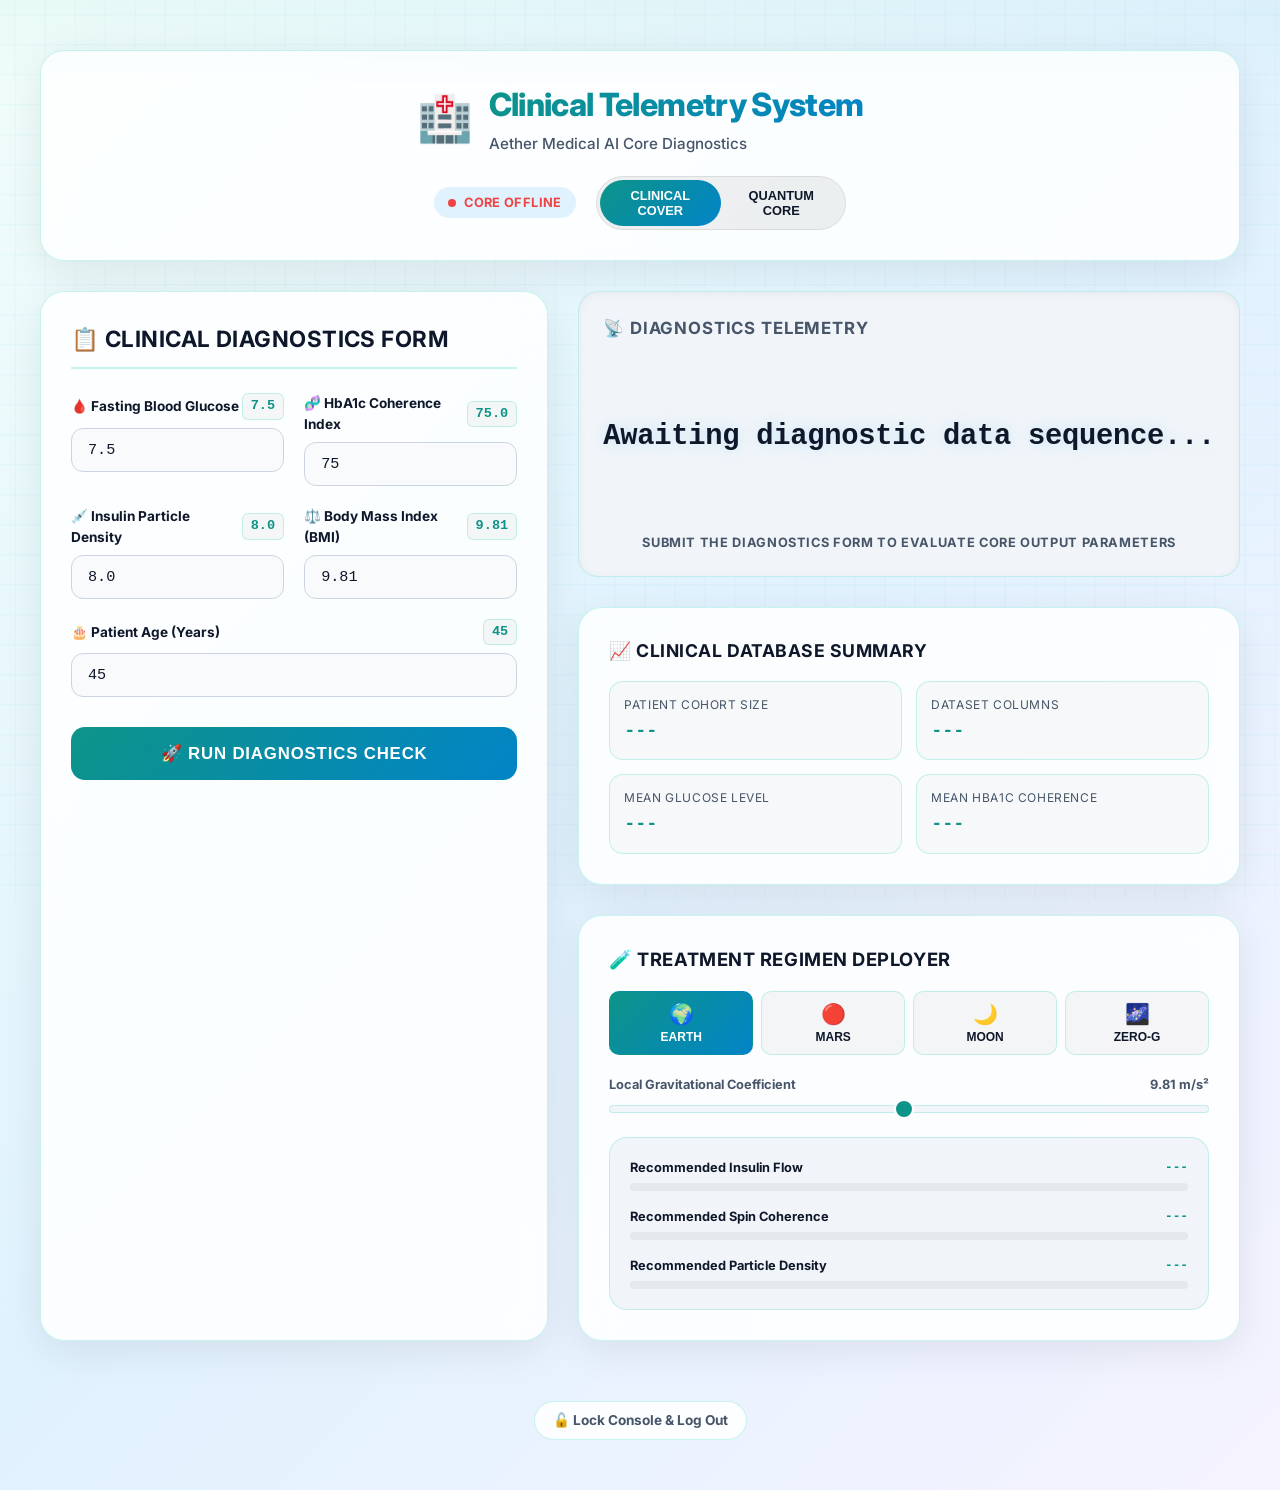
==== frontend/index.html @ 52b17f96 "feat: implement premium dual-mode console with physics diagnostics & hover stabilization deployer" ====
<!DOCTYPE html>
<html lang="en">
<head>
  <meta charset="UTF-8" />
  <meta name="viewport" content="width=device-width, initial-scale=1.0" />
  <title>Aether Analytics - Core Console</title>
  <link rel="stylesheet" href="style.css" />
</head>
<body class="clinical-mode">

  <!-- Interactive Canvas Particle Grid (Renders floating neon nodes in Quantum mode) -->
  <canvas id="canvas-particles"></canvas>

  <main>
    
    <!-- SYSTEM HEADER -->
    <header class="panel span-full dashboard-header">
      <div class="title-area">
        <div class="system-logo" id="system-logo">🏥</div>
        <div class="title-text-group">
          <h1 id="dashboard-title">Clinical Telemetry System</h1>
          <p id="dashboard-subtitle">Aether Medical AI Core Diagnostics</p>
        </div>
      </div>
      
      <div class="header-actions">
        <!-- Interactive Node Connection Status -->
        <div class="system-status">
          <span class="status-dot"></span>
          <span id="status-text">Connecting...</span>
        </div>
        
        <!-- Physical Toggling Pill Switch -->
        <div class="toggle-pill">
          <div class="slider"></div>
          <button type="button" class="toggle-btn active" id="toggle-clinical" onclick="toggleDashboardMode('clinical')">Clinical Cover</button>
          <button type="button" class="toggle-btn" id="toggle-quantum" onclick="toggleDashboardMode('quantum')">Quantum Core</button>
        </div>
      </div>
    </header>

    <!-- LEFT COLUMN: DIAGNOSTIC FORM CONFIGURATION -->
    <section class="panel diagnostics-panel">
      <h2 id="config-title">📋 Clinical Diagnostics Form</h2>
      
      <form id="prediction-form" class="grid-form">
        
        <!-- Input 1 -->
        <div class="form-field">
          <label for="electromagnetic_field_intensity">
            <span id="label-intensity">🩸 Fasting Blood Glucose</span>
            <span class="field-hint-value" id="val-intensity">7.5</span>
          </label>
          <input type="number" id="electromagnetic_field_intensity" value="7.5" step="0.1" min="0" max="20" required oninput="updateValLabel(this)" />
        </div>

        <!-- Input 2 -->
        <div class="form-field">
          <label for="quantum_spin_coherence">
            <span id="label-coherence">🧬 HbA1c Coherence Index</span>
            <span class="field-hint-value" id="val-coherence">75.0</span>
          </label>
          <input type="number" id="quantum_spin_coherence" value="75" step="0.1" min="10" max="100" required oninput="updateValLabel(this)" />
        </div>

        <!-- Input 3 -->
        <div class="form-field">
          <label for="particle_density">
            <span id="label-density">💉 Insulin Particle Density</span>
            <span class="field-hint-value" id="val-density">8.0</span>
          </label>
          <input type="number" id="particle_density" value="8.0" step="0.1" min="0.1" max="35" required oninput="updateValLabel(this)" />
        </div>

        <!-- Input 4 -->
        <div class="form-field">
          <label for="local_gravitational_force">
            <span id="label-gravity">⚖️ Body Mass Index (BMI)</span>
            <span class="field-hint-value" id="val-gravity">9.81</span>
          </label>
          <input type="number" id="local_gravitational_force" value="9.81" step="0.01" min="0" max="20" required oninput="updateValLabel(this)" />
        </div>

        <!-- Input 5 -->
        <div class="form-field span-2">
          <label for="age">
            <span id="label-age">🎂 Patient Age (Years)</span>
            <span class="field-hint-value" id="val-age">45</span>
          </label>
          <input type="number" id="age" value="45" step="1" min="1" max="120" required oninput="updateValLabel(this)" />
        </div>

        <button type="submit" class="submit-btn span-2" id="submit-button">
          <span>🚀 Run Diagnostics Check</span>
        </button>
      </form>
    </section>

    <!-- RIGHT COLUMN: RESULTS, TELEMETRY, & HOVER STABILIZATION -->
    <section class="flex-container">
      
      <!-- Prediction Results Card -->
      <div class="panel result-display-card">
        <div class="card-title-group">
          <h3 id="result-title">📡 Diagnostics Telemetry</h3>
        </div>
        
        <div class="gauge-ring-outer">
          <pre id="prediction-output" class="console-output-text">Awaiting input data sequence...</pre>
        </div>
        
        <div class="console-output-label" id="result-desc">Submit the diagnostics form to evaluate core output parameters</div>
      </div>

      <!-- Telemetry Dashboard (Summary statistics) -->
      <div class="panel">
        <h3 style="font-family: var(--font-heading); font-size: 1.1rem; margin-bottom: 16px; text-transform: uppercase; letter-spacing: 0.03em;" id="summary-title">📈 System Database Summary</h3>
        <div class="telemetry-dashboard">
          <div class="telemetry-card">
            <label id="sum-label-rows">Patient Cohort Size</label>
            <span class="value" id="sum-val-rows">---</span>
          </div>
          <div class="telemetry-card">
            <label id="sum-label-cols">Dataset Columns</label>
            <span class="value" id="sum-val-cols">---</span>
          </div>
          <div class="telemetry-card">
            <label id="sum-label-intensity">Mean Glucose Level</label>
            <span class="value" id="sum-val-intensity">---</span>
          </div>
          <div class="telemetry-card">
            <label id="sum-label-coherence">Mean HbA1c Coherence</label>
            <span class="value" id="sum-val-coherence">---</span>
          </div>
        </div>
      </div>

      <!-- Stabilization Engine Section (Calls `/deploy`) -->
      <div class="panel deploy-controls-section" id="deploy-section">
        <h3 id="deploy-title">🛠️ Antigravity Hover Stabilization</h3>
        
        <!-- Dynamic Preset Selectors -->
        <div class="planet-presets">
          <button type="button" class="preset-btn active" onclick="setGravityPreset(9.81, 'earth', this)">
            <span class="icon">🌍</span>
            <span>Earth</span>
          </button>
          <button type="button" class="preset-btn" onclick="setGravityPreset(3.71, 'mars', this)">
            <span class="icon">🔴</span>
            <span>Mars</span>
          </button>
          <button type="button" class="preset-btn" onclick="setGravityPreset(1.62, 'moon', this)">
            <span class="icon">🌙</span>
            <span>Moon</span>
          </button>
          <button type="button" class="preset-btn" onclick="setGravityPreset(0.00, 'zero', this)">
            <span class="icon">🌌</span>
            <span>Zero-G</span>
          </button>
        </div>

        <!-- Custom Slider -->
        <div class="slider-container">
          <div class="slider-labels">
            <span id="slider-label-text">Local Gravitational Target</span>
            <span><span id="slider-current-val">9.81</span> m/s²</span>
          </div>
          <input type="range" class="gravity-slider" id="gravity-slider" min="0" max="20" step="0.01" value="9.81" oninput="handleSliderChange(this.value)" />
        </div>

        <!-- System Recommendations Indicators -->
        <div class="recommendations-container">
          <!-- Parameter 1 -->
          <div class="rec-item">
            <div class="rec-item-header">
              <span id="rec-label-1">Recommended Insulin Flow</span>
              <span class="rec-item-val" id="rec-val-1">---</span>
            </div>
            <div class="bar-track">
              <div class="bar-fill" id="rec-fill-1"></div>
            </div>
          </div>
          
          <!-- Parameter 2 -->
          <div class="rec-item">
            <div class="rec-item-header">
              <span id="rec-label-2">Recommended Spin Coherence</span>
              <span class="rec-item-val" id="rec-val-2">---</span>
            </div>
            <div class="bar-track">
              <div class="bar-fill" id="rec-fill-2"></div>
            </div>
          </div>

          <!-- Parameter 3 -->
          <div class="rec-item">
            <div class="rec-item-header">
              <span id="rec-label-3">Recommended Particle Density</span>
              <span class="rec-item-val" id="rec-val-3">---</span>
            </div>
            <div class="bar-track">
              <div class="bar-fill" id="rec-fill-3"></div>
            </div>
          </div>
        </div>
      </div>
    </section>

    <!-- Console Exit Pill -->
    <div class="span-full back-link-wrapper">
      <a href="/login" class="back-link">🔓 Lock Console & Log Out</a>
    </div>

  </main>

  <script src="script.js"></script>
</body>
</html>
---- frontend/style.css ----
/* ==========================================================================
   Dual-Theme Sci-Fi & Clinical Design System CSS Overhaul
   ========================================================================== */

/* Google Fonts Import */
@import url('https://fonts.googleapis.com/css2?family=Inter:wght@300;400;500;600;700&family=Orbitron:wght@500;700;900&family=JetBrains+Mono:wght@400;500;700&display=swap');

/* Base Reset & Variables System */
* {
  margin: 0;
  padding: 0;
  box-sizing: border-box;
  transition: background-color 0.5s cubic-bezier(0.4, 0, 0.2, 1),
              border-color 0.4s ease,
              color 0.4s ease,
              box-shadow 0.4s ease,
              opacity 0.4s ease,
              transform 0.3s ease;
}

:root {
  /* Common System Properties */
  --transition-speed: 0.4s;
  
  /* ==========================================
     Clinical Cover Mode Colors (Teals / Blues)
     ========================================== */
  --bg-gradient: linear-gradient(135deg, #f0fdfa 0%, #e0f2fe 50%, #f5f3ff 100%);
  --panel-bg: rgba(255, 255, 255, 0.85);
  --panel-border: rgba(45, 212, 191, 0.25);
  --text-primary: #0f172a;
  --text-secondary: #475569;
  --text-glow-color: rgba(13, 148, 136, 0.15);
  
  --accent-primary: #0d9488;
  --accent-secondary: #0284c7;
  --accent-gradient: linear-gradient(135deg, #0d9488 0%, #0284c7 100%);
  
  --input-bg: #f8fafc;
  --input-border: #cbd5e1;
  --input-focus: #0d9488;
  --input-focus-shadow: rgba(13, 148, 136, 0.15);
  
  --console-bg: #f1f5f9;
  --console-border: #e2e8f0;
  --console-text: #0f172a;
  --console-accent: #0284c7;
  
  --font-heading: 'Inter', sans-serif;
  --font-mono: 'Courier New', Courier, monospace;
  
  --radar-scan-color: rgba(13, 148, 136, 0.03);
  --grid-opacity: 0.04;
  --badge-bg: #e0f2fe;
  --badge-text: #0369a1;
}

body.quantum-mode {
  /* ==========================================
     Quantum Core Mode Colors (Neon Cyans / Purples)
     ========================================== */
  --bg-gradient: linear-gradient(135deg, #020617 0%, #0f172a 60%, #1e1b4b 100%);
  --panel-bg: rgba(15, 23, 42, 0.7);
  --panel-border: rgba(192, 132, 252, 0.22);
  --text-primary: #f8fafc;
  --text-secondary: #94a3b8;
  --text-glow-color: rgba(168, 85, 247, 0.4);
  
  --accent-primary: #c084fc;
  --accent-secondary: #06b6d4;
  --accent-gradient: linear-gradient(135deg, #a855f7 0%, #06b6d4 100%);
  
  --input-bg: rgba(30, 41, 59, 0.65);
  --input-border: rgba(148, 163, 184, 0.2);
  --input-focus: #c084fc;
  --input-focus-shadow: rgba(168, 85, 247, 0.25);
  
  --console-bg: rgba(2, 6, 23, 0.85);
  --console-border: rgba(168, 85, 247, 0.2);
  --console-text: #38bdf8;
  --console-accent: #c084fc;
  
  --font-heading: 'Orbitron', sans-serif;
  --font-mono: 'JetBrains Mono', monospace;
  
  --radar-scan-color: rgba(6, 182, 212, 0.06);
  --grid-opacity: 0.12;
  --badge-bg: rgba(168, 85, 247, 0.15);
  --badge-text: #c084fc;
}

/* Base Body Styles */
body {
  font-family: 'Inter', sans-serif;
  background: var(--bg-gradient);
  color: var(--text-primary);
  min-height: 100vh;
  padding: 20px;
  position: relative;
  overflow-x: hidden;
  line-height: 1.5;
}

/* Digital Grid Background Layer */
body::before {
  content: '';
  position: fixed;
  top: 0;
  left: 0;
  width: 100%;
  height: 100%;
  background-image: 
    linear-gradient(90deg, transparent 24%, rgba(6, 182, 212, var(--grid-opacity)) 25%, rgba(6, 182, 212, var(--grid-opacity)) 26%, transparent 27%, transparent 74%, rgba(6, 182, 212, var(--grid-opacity)) 75%, rgba(6, 182, 212, var(--grid-opacity)) 76%, transparent 77%, transparent),
    linear-gradient(0deg, transparent 24%, rgba(6, 182, 212, var(--grid-opacity)) 25%, rgba(6, 182, 212, var(--grid-opacity)) 26%, transparent 27%, transparent 74%, rgba(6, 182, 212, var(--grid-opacity)) 75%, rgba(6, 182, 212, var(--grid-opacity)) 76%, transparent 77%, transparent);
  background-size: 60px 60px;
  z-index: -2;
  pointer-events: none;
}

/* High-Tech Oscillating Scanline Sweep */
body::after {
  content: '';
  position: fixed;
  top: 0;
  left: 0;
  width: 100%;
  height: 10%;
  background: linear-gradient(to bottom, var(--radar-scan-color), transparent);
  z-index: 999;
  pointer-events: none;
  animation: radar-sweep 8s linear infinite;
}

@keyframes radar-sweep {
  0% { top: -10%; }
  100% { top: 110%; }
}

/* Floating Particles (Canvas Container) */
#canvas-particles {
  position: fixed;
  top: 0;
  left: 0;
  width: 100%;
  height: 100%;
  z-index: -1;
  pointer-events: none;
}

/* ==========================================================================
   Main Application Dashboard Structure
   ========================================================================== */

main {
  max-width: 1200px;
  margin: 30px auto;
  display: grid;
  grid-template-columns: 1.1fr 0.9fr;
  gap: 30px;
  position: relative;
  z-index: 10;
  animation: fadeIn 0.6s cubic-bezier(0.16, 1, 0.3, 1);
}

@keyframes fadeIn {
  from { opacity: 0; transform: translateY(20px); }
  to { opacity: 1; transform: translateY(0); }
}

/* Glassmorphism Panel Component */
.panel {
  background: var(--panel-bg);
  backdrop-filter: blur(16px);
  -webkit-backdrop-filter: blur(16px);
  border: 1px solid var(--panel-border);
  border-radius: 24px;
  padding: 30px;
  box-shadow: 0 10px 40px rgba(0, 0, 0, 0.08);
  display: flex;
  flex-direction: column;
}

body.quantum-mode .panel {
  box-shadow: 0 0 25px rgba(168, 85, 247, 0.15);
}

/* Spans full width when desired */
.span-full {
  grid-column: 1 / -1;
}

/* ==========================================================================
   Header Component
   ========================================================================== */

.dashboard-header {
  display: flex;
  justify-content: space-between;
  align-items: center;
  flex-wrap: wrap;
  gap: 20px;
}

.title-area {
  display: flex;
  align-items: center;
  gap: 16px;
}

.system-logo {
  font-size: 2.8rem;
  animation: pulse-ring 2s infinite ease-in-out;
}

@keyframes pulse-ring {
  0%, 100% { transform: scale(1) rotate(0deg); }
  50% { transform: scale(1.05) rotate(3deg); }
}

.title-text-group h1 {
  font-family: var(--font-heading);
  font-size: 2rem;
  font-weight: 800;
  letter-spacing: -0.02em;
  background: var(--accent-gradient);
  -webkit-background-clip: text;
  -webkit-text-fill-color: transparent;
  background-clip: text;
}

body.quantum-mode .title-text-group h1 {
  letter-spacing: 0.08em;
  text-shadow: 0 0 12px rgba(168, 85, 247, 0.4);
}

.title-text-group p {
  font-size: 0.95rem;
  color: var(--text-secondary);
  font-weight: 500;
  margin-top: 4px;
}

/* Header Controls (Modes / Back to Login) */
.header-actions {
  display: flex;
  align-items: center;
  gap: 20px;
  flex-wrap: wrap;
}

.system-status {
  display: flex;
  align-items: center;
  gap: 8px;
  background: var(--badge-bg);
  color: var(--badge-text);
  padding: 6px 14px;
  border-radius: 9999px;
  font-size: 0.8rem;
  font-weight: 700;
  letter-spacing: 0.03em;
  text-transform: uppercase;
}

.status-dot {
  width: 8px;
  height: 8px;
  background-color: currentColor;
  border-radius: 50%;
  animation: ping 1.5s infinite;
}

@keyframes ping {
  0% { transform: scale(1); opacity: 1; }
  50% { transform: scale(1.5); opacity: 0.4; }
  100% { transform: scale(1); opacity: 1; }
}

/* Mode Switch Toggle Pill */
.toggle-pill {
  display: flex;
  background: rgba(0, 0, 0, 0.06);
  border: 1px solid rgba(0, 0, 0, 0.08);
  padding: 3px;
  border-radius: 9999px;
  position: relative;
  width: 250px;
}

body.quantum-mode .toggle-pill {
  background: rgba(255, 255, 255, 0.04);
  border-color: rgba(255, 255, 255, 0.1);
}

.toggle-btn {
  flex: 1;
  border: none;
  background: transparent;
  padding: 8px 12px;
  font-size: 0.8rem;
  font-weight: 700;
  color: var(--text-primary);
  cursor: pointer;
  border-radius: 9999px;
  z-index: 2;
  text-transform: uppercase;
}

.toggle-pill .slider {
  position: absolute;
  top: 3px;
  left: 3px;
  width: calc(50% - 3px);
  height: calc(100% - 6px);
  background: var(--accent-gradient);
  border-radius: 9999px;
  z-index: 1;
  transition: transform 0.4s cubic-bezier(0.25, 1, 0.5, 1);
  box-shadow: 0 4px 10px var(--shadow-color);
}

body.quantum-mode .toggle-pill .slider {
  transform: translateX(100%);
}

.toggle-btn.active {
  color: white;
}

/* ==========================================================================
   Left Column: Diagnostic Form Configuration
   ========================================================================== */

.diagnostics-panel h2 {
  font-family: var(--font-heading);
  font-size: 1.4rem;
  margin-bottom: 24px;
  display: flex;
  align-items: center;
  gap: 10px;
  border-bottom: 2px solid var(--panel-border);
  padding-bottom: 12px;
  text-transform: uppercase;
  letter-spacing: 0.02em;
}

form.grid-form {
  display: grid;
  grid-template-columns: 1fr 1fr;
  gap: 20px;
}

form.grid-form .span-2 {
  grid-column: span 2;
}

/* Individual Field Controls */
.form-field {
  display: flex;
  flex-direction: column;
  gap: 8px;
}

.form-field label {
  font-size: 0.85rem;
  font-weight: 700;
  color: var(--text-primary);
  display: flex;
  justify-content: space-between;
  align-items: center;
}

.field-hint-value {
  font-family: var(--font-mono);
  font-size: 0.85rem;
  color: var(--accent-primary);
  background: rgba(0, 0, 0, 0.03);
  padding: 2px 8px;
  border-radius: 6px;
  border: 1px solid var(--panel-border);
}

body.quantum-mode .field-hint-value {
  background: rgba(255, 255, 255, 0.04);
}

/* High-tech Numeric Inputs */
input[type="number"] {
  width: 100%;
  padding: 12px 16px;
  border: 1px solid var(--input-border);
  border-radius: 12px;
  font-size: 0.95rem;
  background: var(--input-bg);
  color: var(--text-primary);
  outline: none;
  font-family: var(--font-mono);
}

input[type="number"]:focus {
  border-color: var(--input-focus);
  background-color: rgba(255, 255, 255, 0.02);
  box-shadow: 0 0 0 3px var(--input-focus-shadow);
}

body:not(.quantum-mode) input[type="number"]:focus {
  background-color: #fafdfb;
}

/* Submit Button & Glow Animation */
.submit-btn {
  margin-top: 10px;
  width: 100%;
  padding: 16px;
  border: none;
  border-radius: 14px;
  background: var(--accent-gradient);
  color: white;
  font-size: 1.05rem;
  font-weight: 700;
  text-transform: uppercase;
  letter-spacing: 0.05em;
  cursor: pointer;
  box-shadow: 0 6px 20px var(--shadow-color);
  display: flex;
  align-items: center;
  justify-content: center;
  gap: 10px;
  position: relative;
  overflow: hidden;
}

.submit-btn::before {
  content: '';
  position: absolute;
  top: 0;
  left: -100%;
  width: 100%;
  height: 100%;
  background: linear-gradient(90deg, transparent, rgba(255, 255, 255, 0.25), transparent);
  transition: none;
  animation: shine 3s infinite;
}

@keyframes shine {
  0% { left: -100%; }
  40%, 100% { left: 100%; }
}

.submit-btn:hover {
  transform: translateY(-2px);
  box-shadow: 0 10px 28px var(--shadow-color);
}

.submit-btn:active {
  transform: translateY(0);
}

/* ==========================================================================
   Right Column: Telemetry, Prediction & Deploy Panels
   ========================================================================== */

.flex-container {
  display: flex;
  flex-direction: column;
  gap: 30px;
}

/* Live Telemetry Results Card */
.result-display-card {
  border: 1px solid var(--panel-border);
  border-radius: 20px;
  padding: 24px;
  background: var(--console-bg);
  box-shadow: inset 0 2px 8px rgba(0, 0, 0, 0.05);
  display: flex;
  flex-direction: column;
  gap: 16px;
  position: relative;
  overflow: hidden;
}

body.quantum-mode .result-display-card {
  border-color: var(--console-border);
  box-shadow: inset 0 0 15px rgba(2, 6, 23, 0.6);
}

.card-title-group {
  display: flex;
  justify-content: space-between;
  align-items: center;
}

.card-title-group h3 {
  font-family: var(--font-heading);
  font-size: 1.05rem;
  letter-spacing: 0.05em;
  text-transform: uppercase;
  color: var(--text-secondary);
}

.gauge-ring-outer {
  position: relative;
  width: 100%;
  height: 140px;
  display: flex;
  justify-content: center;
  align-items: center;
  margin: 10px 0;
}

/* Output Console Text */
.console-output-text {
  font-family: var(--font-mono);
  font-size: 1.8rem;
  font-weight: 700;
  color: var(--console-text);
  letter-spacing: -0.01em;
  text-align: center;
  z-index: 2;
  text-shadow: 0 0 15px rgba(56, 189, 248, 0.25);
}

body.quantum-mode .console-output-text {
  font-size: 2.1rem;
  letter-spacing: 0.05em;
  text-shadow: 0 0 20px rgba(56, 189, 248, 0.6);
}

.console-output-label {
  font-size: 0.8rem;
  font-weight: 700;
  text-transform: uppercase;
  color: var(--text-secondary);
  text-align: center;
  letter-spacing: 0.05em;
}

/* Telemetry Grid (Summary Endpoint) */
.telemetry-dashboard {
  display: grid;
  grid-template-columns: 1fr 1fr;
  gap: 14px;
}

.telemetry-card {
  background: rgba(0, 0, 0, 0.02);
  border: 1px solid var(--panel-border);
  padding: 14px;
  border-radius: 14px;
  display: flex;
  flex-direction: column;
  gap: 4px;
}

body.quantum-mode .telemetry-card {
  background: rgba(255, 255, 255, 0.02);
}

.telemetry-card label {
  font-size: 0.75rem;
  text-transform: uppercase;
  color: var(--text-secondary);
  letter-spacing: 0.05em;
}

.telemetry-card .value {
  font-family: var(--font-mono);
  font-size: 1.15rem;
  font-weight: 700;
  color: var(--accent-primary);
}

/* ==========================================================================
   Deploy Stabilization Engine Section
   ========================================================================== */

.deploy-controls-section h3 {
  font-family: var(--font-heading);
  font-size: 1.15rem;
  margin-bottom: 18px;
  text-transform: uppercase;
  letter-spacing: 0.03em;
  display: flex;
  align-items: center;
  gap: 8px;
}

/* Planet Preset Selectors */
.planet-presets {
  display: grid;
  grid-template-columns: repeat(4, 1fr);
  gap: 8px;
  margin-bottom: 20px;
}

.preset-btn {
  background: rgba(0, 0, 0, 0.03);
  border: 1px solid var(--panel-border);
  padding: 10px 6px;
  font-size: 0.75rem;
  font-weight: 700;
  color: var(--text-primary);
  border-radius: 10px;
  cursor: pointer;
  display: flex;
  flex-direction: column;
  align-items: center;
  gap: 4px;
  text-transform: uppercase;
}

body.quantum-mode .preset-btn {
  background: rgba(255, 255, 255, 0.02);
}

.preset-btn:hover {
  background: var(--badge-bg);
  color: var(--badge-text);
  transform: translateY(-1px);
}

.preset-btn.active {
  background: var(--accent-gradient);
  color: white;
  border-color: transparent;
  box-shadow: 0 4px 12px var(--shadow-color);
}

.preset-btn .icon {
  font-size: 1.25rem;
}

/* Custom Interactive Gravity Slider */
.slider-container {
  display: flex;
  flex-direction: column;
  gap: 10px;
  margin-bottom: 24px;
}

.slider-container .slider-labels {
  display: flex;
  justify-content: space-between;
  font-size: 0.8rem;
  font-weight: 700;
  color: var(--text-secondary);
}

.gravity-slider {
  -webkit-appearance: none;
  appearance: none;
  width: 100%;
  height: 8px;
  border-radius: 9999px;
  background: var(--console-bg);
  outline: none;
  border: 1px solid var(--panel-border);
}

.gravity-slider::-webkit-slider-thumb {
  -webkit-appearance: none;
  appearance: none;
  width: 20px;
  height: 20px;
  border-radius: 50%;
  background: var(--accent-primary);
  cursor: pointer;
  box-shadow: 0 0 10px var(--shadow-color);
  border: 2px solid white;
}

.gravity-slider::-moz-range-thumb {
  width: 20px;
  height: 20px;
  border-radius: 50%;
  background: var(--accent-primary);
  cursor: pointer;
  box-shadow: 0 0 10px var(--shadow-color);
  border: 2px solid white;
}

/* Recommendations Layout */
.recommendations-container {
  display: flex;
  flex-direction: column;
  gap: 16px;
  background: var(--console-bg);
  padding: 20px;
  border-radius: 18px;
  border: 1px solid var(--panel-border);
}

body.quantum-mode .recommendations-container {
  border-color: var(--console-border);
}

.rec-item {
  display: flex;
  flex-direction: column;
  gap: 6px;
}

.rec-item-header {
  display: flex;
  justify-content: space-between;
  font-size: 0.8rem;
  font-weight: 700;
  color: var(--text-primary);
}

.rec-item-val {
  font-family: var(--font-mono);
  font-weight: 700;
  color: var(--accent-primary);
}

/* Progress bar filling container */
.bar-track {
  width: 100%;
  height: 8px;
  background: rgba(0, 0, 0, 0.05);
  border-radius: 9999px;
  overflow: hidden;
  position: relative;
}

body.quantum-mode .bar-track {
  background: rgba(255, 255, 255, 0.05);
}

.bar-fill {
  height: 100%;
  background: var(--accent-gradient);
  width: 0%;
  border-radius: 9999px;
  transition: width 0.6s cubic-bezier(0.25, 1, 0.5, 1);
}

/* Back Link Style */
.back-link-wrapper {
  text-align: center;
  margin-top: 30px;
}

.back-link {
  font-size: 0.85rem;
  font-weight: 700;
  color: var(--text-secondary);
  text-decoration: none;
  display: inline-flex;
  align-items: center;
  gap: 6px;
  padding: 8px 18px;
  border-radius: 9999px;
  background: var(--panel-bg);
  border: 1px solid var(--panel-border);
}

.back-link:hover {
  color: var(--accent-primary);
  border-color: var(--accent-primary);
  box-shadow: 0 4px 12px var(--shadow-color);
  transform: translateY(-1px);
}

/* ==========================================================================
   Responsive media queries
   ========================================================================== */

@media (max-width: 900px) {
  main {
    grid-template-columns: 1fr;
  }
}

@media (max-width: 600px) {
  main {
    margin: 15px auto;
  }
  
  form.grid-form {
    grid-template-columns: 1fr;
  }
  
  form.grid-form .span-2 {
    grid-column: span 1;
  }
  
  .dashboard-header {
    flex-direction: column;
    align-items: flex-start;
  }
  
  .header-actions {
    width: 100%;
    justify-content: space-between;
  }
  
  .toggle-pill {
    width: 100%;
  }
  
  .planet-presets {
    grid-template-columns: 1fr 1fr;
  }
}
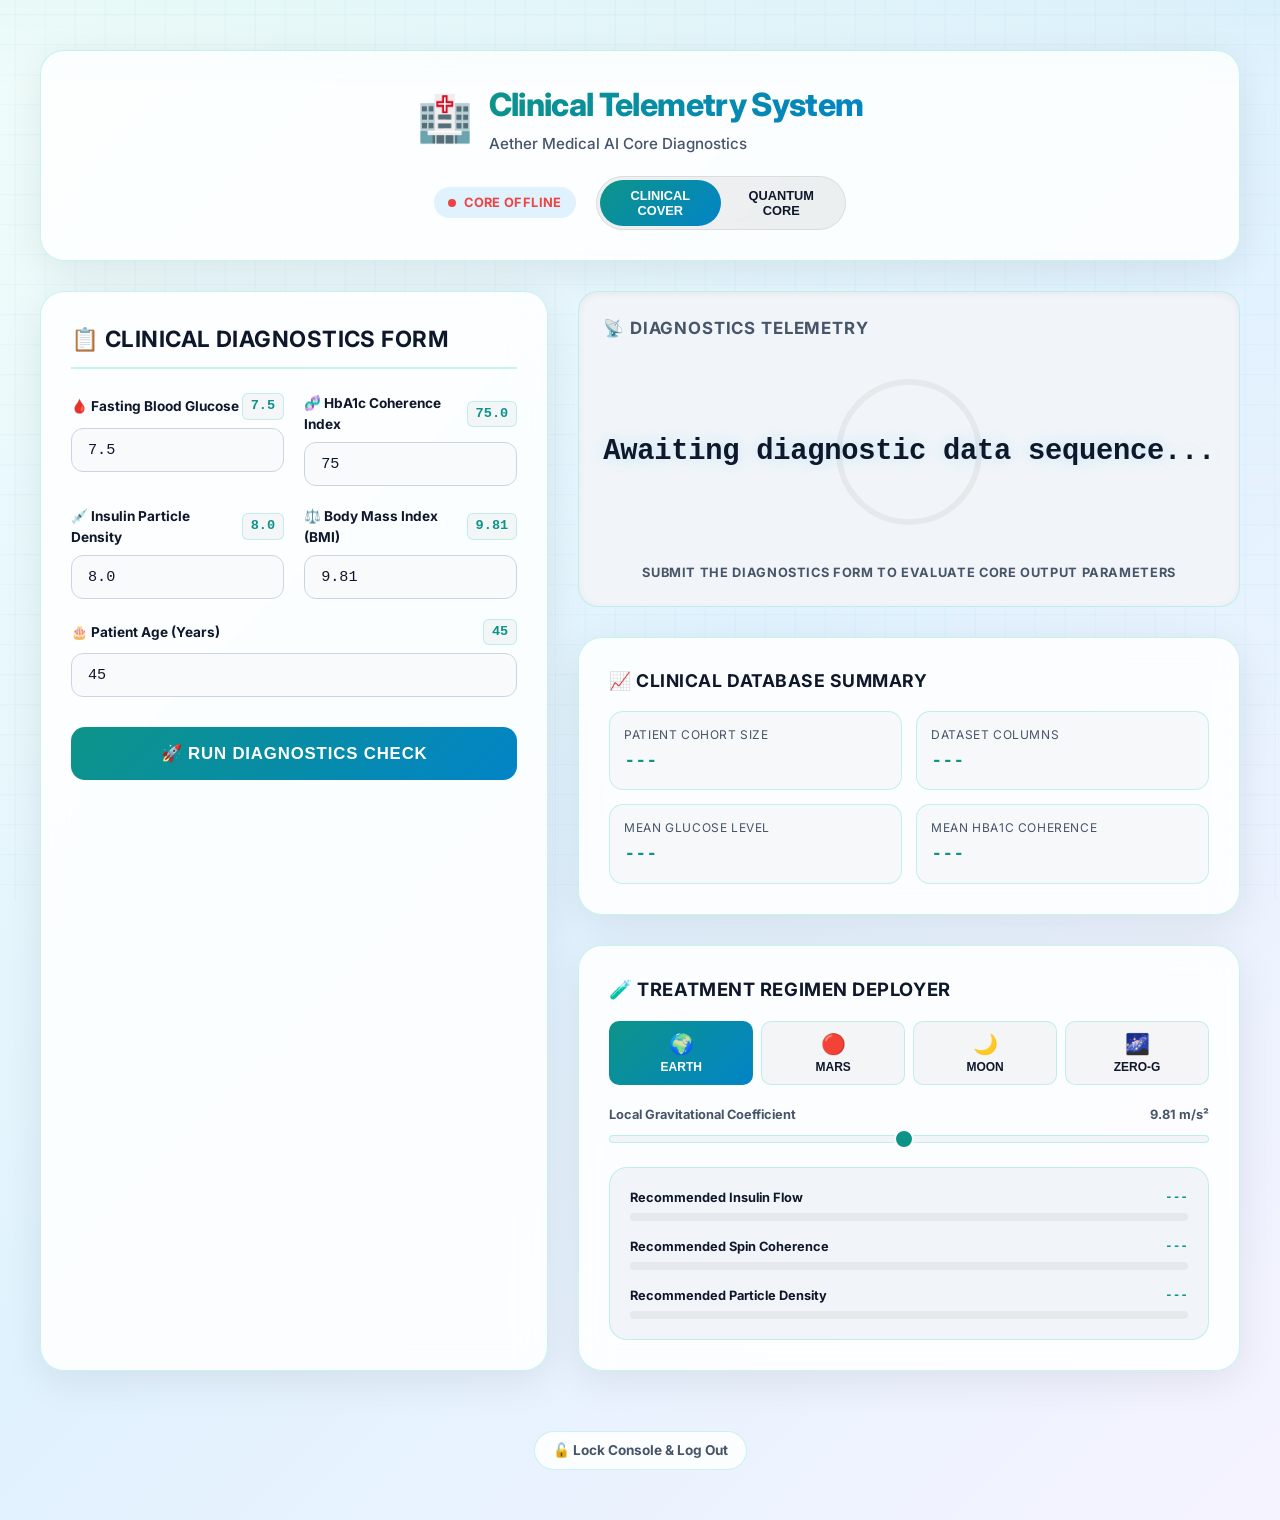
==== commit c028d8e4: "style: add glowing circular SVG telemetry gauge and root redirection" ====
--- a/frontend/index.html
+++ b/frontend/index.html
@@ -106,6 +106,10 @@
         </div>
         
         <div class="gauge-ring-outer">
+          <svg class="gauge-svg" width="160" height="160" viewBox="0 0 160 160">
+            <circle class="gauge-track" cx="80" cy="80" r="70" fill="none" stroke-width="6"></circle>
+            <circle class="gauge-fill" cx="80" cy="80" r="70" fill="none" stroke-width="8" stroke-dasharray="440" stroke-dashoffset="440"></circle>
+          </svg>
           <pre id="prediction-output" class="console-output-text">Awaiting input data sequence...</pre>
         </div>
         
--- a/frontend/style.css
+++ b/frontend/style.css
@@ -502,11 +502,36 @@
 .gauge-ring-outer {
   position: relative;
   width: 100%;
-  height: 140px;
+  height: 160px;
   display: flex;
   justify-content: center;
   align-items: center;
-  margin: 10px 0;
+  margin: 15px 0;
+}
+
+.gauge-svg {
+  position: absolute;
+  top: 50%;
+  left: 50%;
+  transform: translate(-50%, -50%) rotate(-90deg);
+  width: 160px;
+  height: 160px;
+  z-index: 1;
+}
+
+.gauge-track {
+  stroke: rgba(0, 0, 0, 0.05);
+}
+
+body.quantum-mode .gauge-track {
+  stroke: rgba(255, 255, 255, 0.05);
+}
+
+.gauge-fill {
+  stroke: var(--accent-primary);
+  stroke-linecap: round;
+  transition: stroke-dashoffset 0.8s cubic-bezier(0.25, 1, 0.5, 1), stroke 0.4s ease;
+  filter: drop-shadow(0 0 6px var(--shadow-color));
 }
 
 /* Output Console Text */
